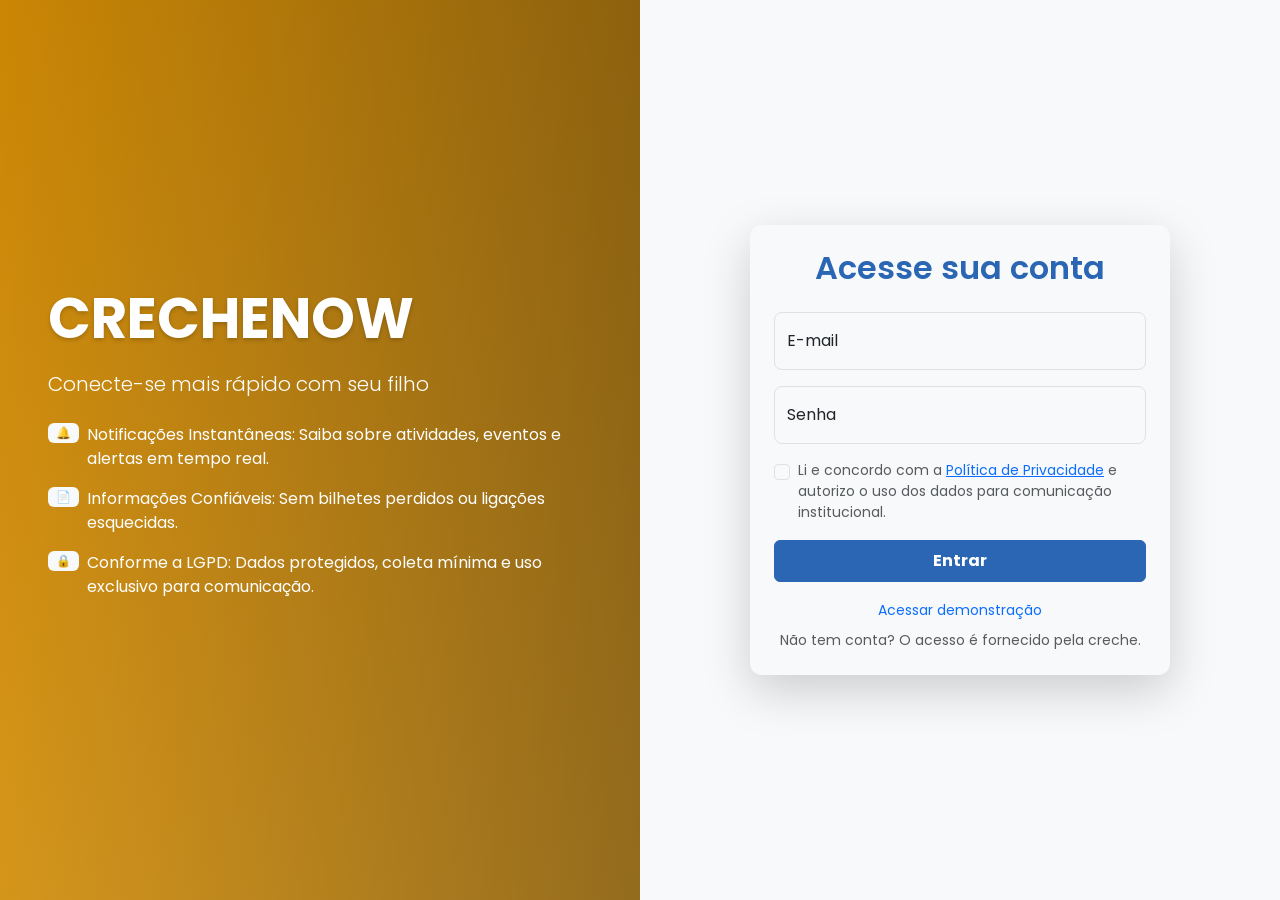
==== index.html @ 32f6401d "Nivelando o nível de pasta corretamente" ====
<!DOCTYPE html>
<html lang="pt-BR">
<head>
  <meta charset="UTF-8">
  <meta name="viewport" content="width=device-width, initial-scale=1.0">
  <title>CrecheNow - Login</title>
  <meta name="theme-color" content="#2a66b4">
  <meta name="description" content="Agenda eletrônica segura para comunicação entre creches e responsáveis.">
  <link rel="manifest" href="manifest.json">
  <link href="https://cdn.jsdelivr.net/npm/bootstrap@5.3.2/dist/css/bootstrap.min.css" rel="stylesheet">
  <link rel="stylesheet" href="assets/css/main.css">
  <link rel="stylesheet" href="assets/css/components.css">
  <link rel="icon" href="assets/img/favicon.ico" type="image/x-icon">
</head>
<body class="bg-light">
  <div class="container-fluid p-0">
    <div class="row g-0 min-vh-100">
      <!-- Painel Institucional -->
      <div class="col-lg-6 d-none d-lg-flex flex-column justify-content-center px-5 text-white position-relative" style="background: linear-gradient(135deg, #e19504, #f6b331);">
        <div class="overlay-dark"></div>
        <div class="position-relative z-1">
          <h1 class="display-4 fw-bold mb-3 text-shadow">CRECHENOW</h1>
          <p class="lead mb-4">Conecte-se mais rápido com seu filho</p>
          <ul class="list-unstyled mt-4">
            <li class="mb-3 d-flex align-items-start"><span class="badge bg-light text-dark me-2">🔔</span> Notificações Instantâneas: Saiba sobre atividades, eventos e alertas em tempo real.</li>
            <li class="mb-3 d-flex align-items-start"><span class="badge bg-light text-dark me-2">📄</span> Informações Confiáveis: Sem bilhetes perdidos ou ligações esquecidas.</li>
            <li class="d-flex align-items-start"><span class="badge bg-light text-dark me-2">🔒</span> Conforme a LGPD: Dados protegidos, coleta mínima e uso exclusivo para comunicação.</li>
          </ul>
        </div>
      </div>

      <!-- Formulário de Acesso -->
      <div class="col-lg-6 d-flex align-items-center justify-content-center py-5 px-3">
        <div class="card shadow-lg border-0 w-100" style="max-width: 420px;">
          <div class="card-body p-4">
            <h2 class="text-center mb-4 fw-semibold text-primary">Acesse sua conta</h2>
            <form id="loginForm" class="needs-validation" novalidate>
              <div class="form-floating mb-3">
                <input type="email" class="form-control" id="email" placeholder="nome@exemplo.com" required>
                <label for="email">E-mail</label>
                <div class="invalid-feedback">Insira um e-mail válido.</div>
              </div>
              <div class="form-floating mb-3">
                <input type="password" class="form-control" id="senha" placeholder="Senha" required minlength="6">
                <label for="senha">Senha</label>
                <div class="invalid-feedback">Senha deve ter no mínimo 6 caracteres.</div>
              </div>
              <div class="form-check mb-3">
                <input class="form-check-input" type="checkbox" id="lgpdConsent" required>
                <label class="form-check-label small text-muted" for="lgpdConsent">
                  Li e concordo com a <a href="#" data-bs-toggle="modal" data-bs-target="#lgpdModal">Política de Privacidade</a> e autorizo o uso dos dados para comunicação institucional.
                </label>
              </div>
              <button type="submit" class="btn btn-primary w-100 py-2 fw-bold">Entrar</button>
            </form>
            <div class="text-center mt-3">
              <a href="#" class="text-decoration-none small" id="demoAccess">Acessar demonstração</a>
              <p class="text-muted small mt-2 mb-0">Não tem conta? O acesso é fornecido pela creche.</p>
            </div>
          </div>
        </div>
      </div>
    </div>
  </div>

  <!-- Modal LGPD -->
  <div class="modal fade" id="lgpdModal" tabindex="-1" aria-hidden="true">
    <div class="modal-dialog modal-dialog-centered">
      <div class="modal-content">
        <div class="modal-header">
          <h5 class="modal-title">Política de Privacidade (LGPD)</h5>
          <button type="button" class="btn-close" data-bs-dismiss="modal"></button>
        </div>
        <div class="modal-body small text-muted">
          <p>Coletamos apenas e-mail, nome do responsável e vínculo institucional. Seus dados são criptografados em trânsito, utilizados exclusivamente para notificações pedagógicas/saúde e podem ser excluídos a qualquer momento via contato com a creche.</p>
        </div>
      </div>
    </div>
  </div>

  <div id="toast-container" class="toast-container position-fixed bottom-0 end-0 p-3"></div>
  <script src="https://cdn.jsdelivr.net/npm/bootstrap@5.3.2/dist/js/bootstrap.bundle.min.js"></script>
  <script src="assets/js/storage.js" defer></script>
  <script src="assets/js/auth.js" defer></script>
  <script src="assets/js/app.js" defer></script>
</body>
</html>
---- assets/css/main.css ----
@import url('https://fonts.googleapis.com/css2?family=Poppins:wght@300;400;500;600;700&display=swap');

:root {
  --bs-font-sans-serif: 'Poppins', system-ui, -apple-system, sans-serif;
  --bs-primary: #2a66b4;
  --bs-primary-rgb: 42, 102, 180;
  --bs-secondary: #1d9caa;
  --bs-success: #37af65;
  --bs-warning: #e19504;
  --bs-body-bg: #f8f9fa;
}

body { font-family: var(--bs-font-sans-serif); }
.text-shadow { text-shadow: 0 2px 4px rgba(0,0,0,0.2); }
.overlay-dark { position: absolute; inset: 0; background: linear-gradient(to right, rgba(0,0,0,0.1), rgba(0,0,0,0.4)); }

/* Overrides Bootstrap */
.btn-primary { --bs-btn-bg: var(--bs-primary); --bs-btn-border-color: var(--bs-primary); }
.btn-primary:hover { background-color: #235596; border-color: #21508e; }
.badge { font-weight: 500; }
.form-floating > .form-control, .form-floating > .form-select { border-radius: 0.5rem; }
.card { border-radius: 0.75rem; transition: transform 0.2s ease; }
.card:hover { transform: translateY(-2px); }

@media (max-width: 991px) {
  .navbar-brand { font-size: 1.1rem; }
}
---- assets/css/components.css ----
.notify-card { border-left: 4px solid transparent; transition: all 0.2s ease; }
.notify-card.unread { background-color: #f8f9fa; border-left-color: var(--bs-warning); }
.notify-card[data-type="saude"] { border-left-color: #dc3545; }
.notify-card[data-type="pedagogico"] { border-left-color: #0d6efd; }
.notify-card[data-type="reuniao"] { border-left-color: #198754; }

.badge-priority { font-size: 0.7rem; text-transform: uppercase; letter-spacing: 0.5px; }
.toast-container { z-index: 1100; }

.agenda-item { padding: 0.75rem 1rem; border-bottom: 1px solid #eee; }
.agenda-item:last-child { border-bottom: none; }
.agenda-time { color: #6c757d; font-size: 0.85rem; }

@media (max-width: 768px) {
  .btn-group-sm .btn { padding: 0.25rem 0.5rem; font-size: 0.75rem; }
  .notify-card .card-body { padding: 0.75rem; }
}
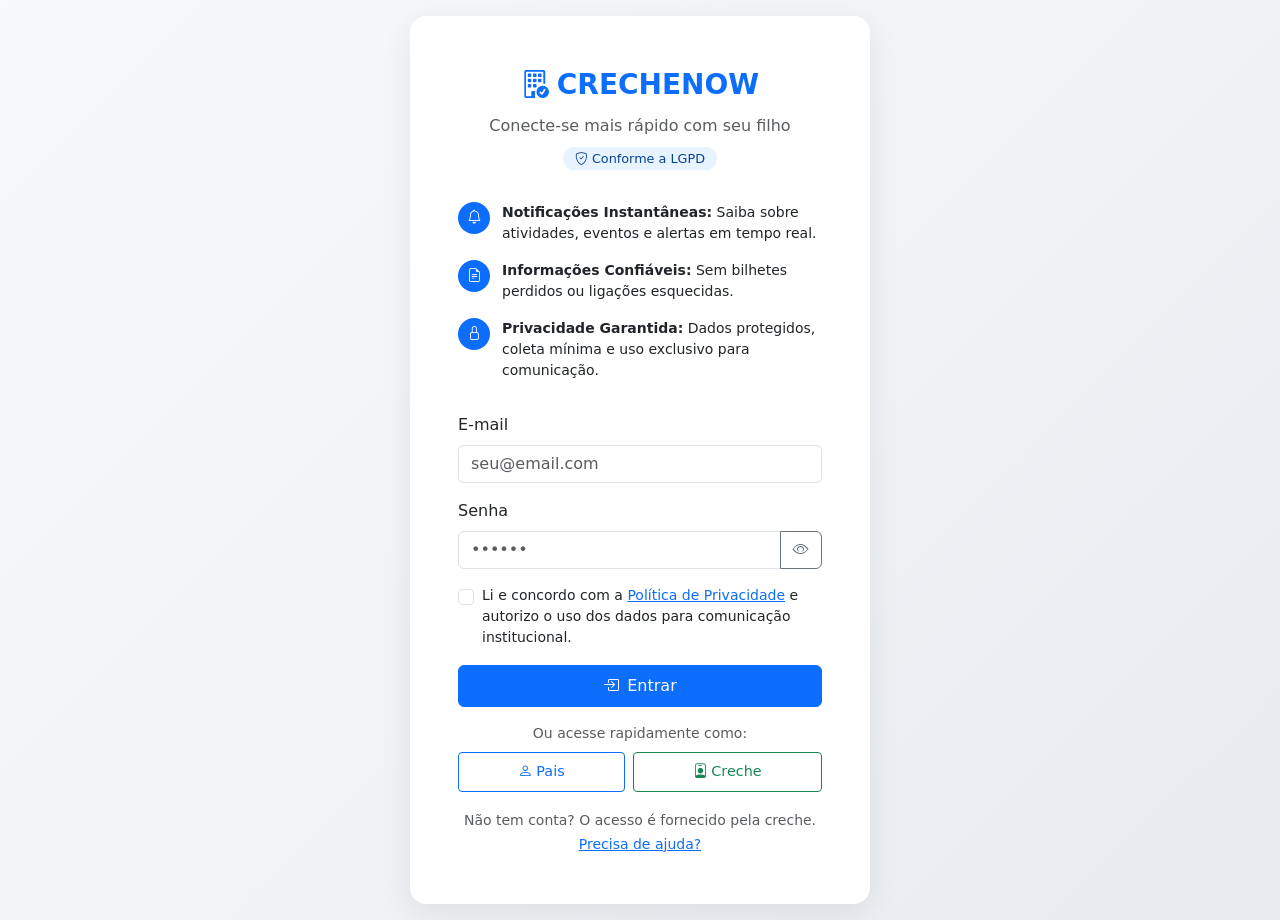
==== commit 7a9582bd: "Correção estrutural radical do anterior" ====
--- a/index.html
+++ b/index.html
@@ -1,87 +1,134 @@
 <!DOCTYPE html>
 <html lang="pt-BR">
 <head>
-  <meta charset="UTF-8">
-  <meta name="viewport" content="width=device-width, initial-scale=1.0">
+  <meta charset="UTF-8" />
+  <meta name="viewport" content="width=device-width, initial-scale=1.0, maximum-scale=1.0, user-scalable=no" />
+  <meta name="theme-color" content="#0d6efd" />
+  <meta name="description" content="CrecheNow - Agenda eletrônica e comunicação entre creche e famílias" />
+  
+  <!-- PWA -->
+  <link rel="manifest" href="manifest.json" />
+  <link rel="apple-touch-icon" href="assets/img/icons/icon-192x192.png" />
+  
+  <!-- Bootstrap 5 & Icons -->
+  <link href="https://cdn.jsdelivr.net/npm/bootstrap@5.3.2/dist/css/bootstrap.min.css" rel="stylesheet" />
+  <link href="https://cdn.jsdelivr.net/npm/bootstrap-icons@1.11.1/font/bootstrap-icons.css" rel="stylesheet" />
+  
   <title>CrecheNow - Login</title>
-  <meta name="theme-color" content="#2a66b4">
-  <meta name="description" content="Agenda eletrônica segura para comunicação entre creches e responsáveis.">
-  <link rel="manifest" href="manifest.json">
-  <link href="https://cdn.jsdelivr.net/npm/bootstrap@5.3.2/dist/css/bootstrap.min.css" rel="stylesheet">
-  <link rel="stylesheet" href="assets/css/main.css">
-  <link rel="stylesheet" href="assets/css/components.css">
-  <link rel="icon" href="assets/img/favicon.ico" type="image/x-icon">
+  
+  <style>
+    body { background: linear-gradient(135deg, #f8f9fa 0%, #e9ecef 100%); min-height: 100vh; display: flex; align-items: center; padding: 1rem; }
+    .login-card { max-width: 460px; margin: 0 auto; border: none; border-radius: 1rem; box-shadow: 0 0.5rem 2rem rgba(0,0,0,0.08); }
+    .brand { font-size: 1.75rem; font-weight: 700; color: #0d6efd; }
+    .feature-item { display: flex; align-items: flex-start; gap: 0.75rem; padding: 0.5rem 0; }
+    .feature-icon { width: 32px; height: 32px; background: #0d6efd; color: white; border-radius: 50%; display: flex; align-items: center; justify-content: center; flex-shrink: 0; }
+    .lgpd-badge { background: #e7f3ff; color: #084298; padding: 0.25rem 0.75rem; border-radius: 1rem; font-size: 0.8rem; font-weight: 500; }
+    .demo-btn { font-size: 0.9rem; padding: 0.5rem 1rem; }
+    .error-msg { display: none; font-size: 0.85rem; margin-top: 0.25rem; }
+    .error-msg.show { display: block; }
+    .spinner-border-sm { width: 1rem; height: 1rem; border-width: 2px; }
+  </style>
 </head>
-<body class="bg-light">
-  <div class="container-fluid p-0">
-    <div class="row g-0 min-vh-100">
-      <!-- Painel Institucional -->
-      <div class="col-lg-6 d-none d-lg-flex flex-column justify-content-center px-5 text-white position-relative" style="background: linear-gradient(135deg, #e19504, #f6b331);">
-        <div class="overlay-dark"></div>
-        <div class="position-relative z-1">
-          <h1 class="display-4 fw-bold mb-3 text-shadow">CRECHENOW</h1>
-          <p class="lead mb-4">Conecte-se mais rápido com seu filho</p>
-          <ul class="list-unstyled mt-4">
-            <li class="mb-3 d-flex align-items-start"><span class="badge bg-light text-dark me-2">🔔</span> Notificações Instantâneas: Saiba sobre atividades, eventos e alertas em tempo real.</li>
-            <li class="mb-3 d-flex align-items-start"><span class="badge bg-light text-dark me-2">📄</span> Informações Confiáveis: Sem bilhetes perdidos ou ligações esquecidas.</li>
-            <li class="d-flex align-items-start"><span class="badge bg-light text-dark me-2">🔒</span> Conforme a LGPD: Dados protegidos, coleta mínima e uso exclusivo para comunicação.</li>
-          </ul>
+<body>
+  <div id="toast-container" class="position-fixed top-0 end-0 p-3" style="z-index: 1080"></div>
+
+  <div class="container">
+    <div class="card login-card">
+      <div class="card-body p-4 p-md-5">
+        <div class="text-center mb-4">
+          <div class="brand mb-2"><i class="bi bi-building-check me-2"></i>CRECHENOW</div>
+          <p class="text-muted mb-2">Conecte-se mais rápido com seu filho</p>
+          <span class="lgpd-badge"><i class="bi bi-shield-check me-1"></i>Conforme a LGPD</span>
         </div>
-      </div>
 
-      <!-- Formulário de Acesso -->
-      <div class="col-lg-6 d-flex align-items-center justify-content-center py-5 px-3">
-        <div class="card shadow-lg border-0 w-100" style="max-width: 420px;">
-          <div class="card-body p-4">
-            <h2 class="text-center mb-4 fw-semibold text-primary">Acesse sua conta</h2>
-            <form id="loginForm" class="needs-validation" novalidate>
-              <div class="form-floating mb-3">
-                <input type="email" class="form-control" id="email" placeholder="nome@exemplo.com" required>
-                <label for="email">E-mail</label>
-                <div class="invalid-feedback">Insira um e-mail válido.</div>
-              </div>
-              <div class="form-floating mb-3">
-                <input type="password" class="form-control" id="senha" placeholder="Senha" required minlength="6">
-                <label for="senha">Senha</label>
-                <div class="invalid-feedback">Senha deve ter no mínimo 6 caracteres.</div>
-              </div>
-              <div class="form-check mb-3">
-                <input class="form-check-input" type="checkbox" id="lgpdConsent" required>
-                <label class="form-check-label small text-muted" for="lgpdConsent">
-                  Li e concordo com a <a href="#" data-bs-toggle="modal" data-bs-target="#lgpdModal">Política de Privacidade</a> e autorizo o uso dos dados para comunicação institucional.
-                </label>
-              </div>
-              <button type="submit" class="btn btn-primary w-100 py-2 fw-bold">Entrar</button>
-            </form>
-            <div class="text-center mt-3">
-              <a href="#" class="text-decoration-none small" id="demoAccess">Acessar demonstração</a>
-              <p class="text-muted small mt-2 mb-0">Não tem conta? O acesso é fornecido pela creche.</p>
+        <div class="mb-4 small">
+          <div class="feature-item"><div class="feature-icon"><i class="bi bi-bell"></i></div><div><strong>Notificações Instantâneas:</strong> Saiba sobre atividades, eventos e alertas em tempo real.</div></div>
+          <div class="feature-item"><div class="feature-icon"><i class="bi bi-file-earmark-text"></i></div><div><strong>Informações Confiáveis:</strong> Sem bilhetes perdidos ou ligações esquecidas.</div></div>
+          <div class="feature-item"><div class="feature-icon"><i class="bi bi-lock"></i></div><div><strong>Privacidade Garantida:</strong> Dados protegidos, coleta mínima e uso exclusivo para comunicação.</div></div>
+        </div>
+
+        <form id="loginForm" class="needs-validation" novalidate>
+          <div class="mb-3">
+            <label for="email" class="form-label">E-mail</label>
+            <input type="email" class="form-control" id="email" placeholder="seu@email.com" required autocomplete="email" />
+            <div class="invalid-feedback">Insira um e-mail válido.</div>
+            <div id="emailError" class="error-msg text-danger">E-mail não cadastrado.</div>
+          </div>
+          
+          <div class="mb-3">
+            <label for="senha" class="form-label">Senha</label>
+            <div class="input-group">
+              <input type="password" class="form-control" id="senha" placeholder="••••••" minlength="6" required autocomplete="current-password" />
+              <button class="btn btn-outline-secondary" type="button" id="toggleSenha" aria-label="Mostrar senha"><i class="bi bi-eye"></i></button>
+            </div>
+            <div class="invalid-feedback">Senha deve ter no mínimo 6 caracteres.</div>
+            <div id="senhaError" class="error-msg text-danger">Senha incorreta.</div>
+          </div>
+
+          <div class="form-check mb-3">
+            <input class="form-check-input" type="checkbox" id="lgpdConsent" required />
+            <label class="form-check-label small" for="lgpdConsent">
+              Li e concordo com a <a href="#" data-bs-toggle="modal" data-bs-target="#privacidadeModal">Política de Privacidade</a> e autorizo o uso dos dados para comunicação institucional.
+            </label>
+            <div class="invalid-feedback">Você precisa aceitar a política de privacidade.</div>
+          </div>
+
+          <button type="submit" class="btn btn-primary w-100 py-2 mb-3" id="btnLogin">
+            <i class="bi bi-box-arrow-in-right me-2"></i>Entrar
+          </button>
+
+          <div class="d-grid gap-2 mb-3">
+            <small class="text-muted text-center">Ou acesse rapidamente como:</small>
+            <div class="d-flex gap-2">
+              <button type="button" class="btn btn-outline-primary btn-sm flex-fill demo-btn" data-role="parent">
+                <i class="bi bi-person me-1"></i>Pais
+              </button>
+              <button type="button" class="btn btn-outline-success btn-sm flex-fill demo-btn" data-role="staff">
+                <i class="bi bi-person-badge me-1"></i>Creche
+              </button>
             </div>
           </div>
+
+          <div class="text-center">
+            <small class="text-muted">Não tem conta? O acesso é fornecido pela creche.<br />
+            <a href="#" data-bs-toggle="modal" data-bs-target="#suporteModal">Precisa de ajuda?</a></small>
+          </div>
+        </form>
+      </div>
+    </div>
+  </div>
+
+  <!-- Modals -->
+  <div class="modal fade" id="privacidadeModal" tabindex="-1">
+    <div class="modal-dialog modal-dialog-scrollable">
+      <div class="modal-content">
+        <div class="modal-header"><h5 class="modal-title">Política de Privacidade (LGPD)</h5><button type="button" class="btn-close" data-bs-dismiss="modal"></button></div>
+        <div class="modal-body small">
+          <p><strong>Dados Coletados:</strong> E-mail, nome do responsável e vínculo institucional.</p>
+          <p><strong>Finalidade:</strong> Notificações pedagógicas, de saúde e eventos da creche.</p>
+          <p><strong>Proteção:</strong> Criptografia em trânsito, armazenamento local seguro e acesso restrito.</p>
+          <p class="mb-0"><strong>Direitos:</strong> Solicite exclusão ou alteração dos dados a qualquer momento entrando em contato com a coordenação.</p>
         </div>
       </div>
     </div>
   </div>
 
-  <!-- Modal LGPD -->
-  <div class="modal fade" id="lgpdModal" tabindex="-1" aria-hidden="true">
-    <div class="modal-dialog modal-dialog-centered">
+  <div class="modal fade" id="suporteModal" tabindex="-1">
+    <div class="modal-dialog">
       <div class="modal-content">
-        <div class="modal-header">
-          <h5 class="modal-title">Política de Privacidade (LGPD)</h5>
-          <button type="button" class="btn-close" data-bs-dismiss="modal"></button>
-        </div>
-        <div class="modal-body small text-muted">
-          <p>Coletamos apenas e-mail, nome do responsável e vínculo institucional. Seus dados são criptografados em trânsito, utilizados exclusivamente para notificações pedagógicas/saúde e podem ser excluídos a qualquer momento via contato com a creche.</p>
-        </div>
+        <div class="modal-header"><h5 class="modal-title">Suporte</h5><button type="button" class="btn-close" data-bs-dismiss="modal"></button></div>
+        <div class="modal-body">Entre em contato com a coordenação:<br />📧 contato@creche.municipal.gov<br />📞 (11) 3456-7890</div>
       </div>
     </div>
   </div>
 
-  <div id="toast-container" class="toast-container position-fixed bottom-0 end-0 p-3"></div>
+  <!-- Scripts (ORDEM CRÍTICA - caminhos corrigidos) -->
   <script src="https://cdn.jsdelivr.net/npm/bootstrap@5.3.2/dist/js/bootstrap.bundle.min.js"></script>
-  <script src="assets/js/storage.js" defer></script>
-  <script src="assets/js/auth.js" defer></script>
-  <script src="assets/js/app.js" defer></script>
+  <script src="assets/js/models.js"></script>
+  <script src="assets/js/storage.js"></script>
+  <script src="assets/js/calendar.js"></script>
+  <script src="assets/js/notifications.js"></script>
+  <script src="assets/js/auth.js"></script>
+  <script src="assets/js/app.js"></script>
 </body>
 </html>
